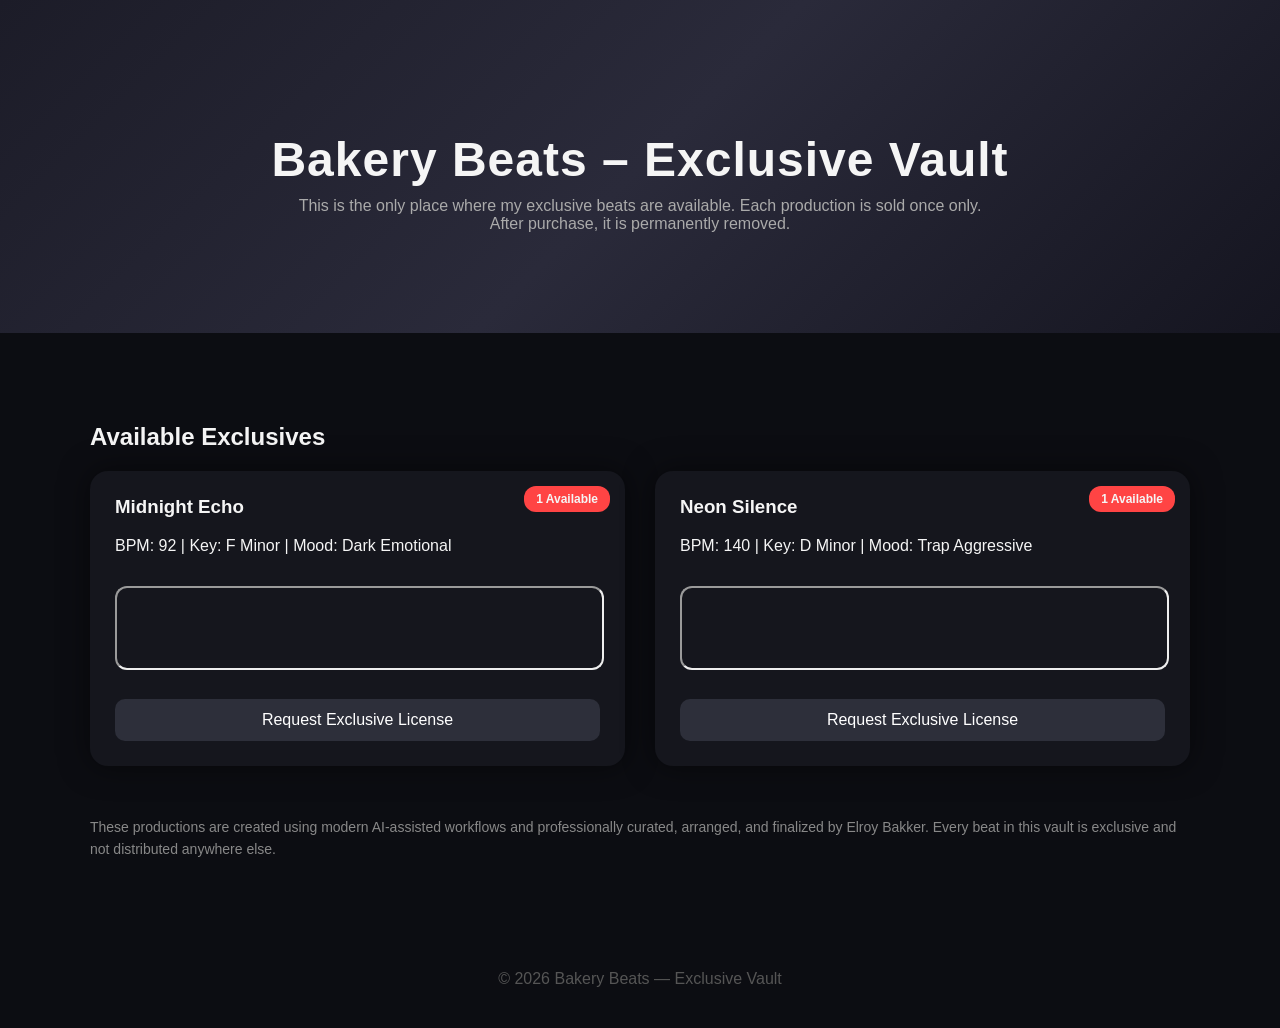
==== docs/ExclusiveBeats.html @ f97ea748 "Change iframe sources for music tracks Updated iframe source links for Midnight Echo and Neon Silenc" ====
<!DOCTYPE html>
<html lang="en">
<head>
<meta charset="UTF-8">
<meta name="viewport" content="width=device-width, initial-scale=1.0">
<title>Bakery Beats | Exclusive Vault</title>

<style>
body {
  margin: 0;
  font-family: Arial, sans-serif;
  background: #0c0d12;
  color: #f5f5f5;
}

header {
  text-align: center;
  padding: 100px 20px;
  background: linear-gradient(135deg,#1c1c28,#2a2a3a,#151520);
}

header h1 {
  font-size: 48px;
  margin-bottom: 10px;
  letter-spacing: 1px;
}

header p {
  color: #aaa;
  max-width: 700px;
  margin: auto;
}

.section {
  padding: 70px 20px;
  max-width: 1100px;
  margin: auto;
}

.beat-grid {
  display: grid;
  grid-template-columns: repeat(auto-fit, minmax(320px, 1fr));
  gap: 30px;
}

.beat-card {
  background: #15161d;
  padding: 25px;
  border-radius: 18px;
  box-shadow: 0 0 30px rgba(0,0,0,0.5);
  position: relative;
}

.badge {
  position: absolute;
  top: 15px;
  right: 15px;
  background: #ff4444;
  padding: 6px 12px;
  border-radius: 12px;
  font-size: 12px;
  font-weight: bold;
}

.beat-card h3 {
  margin-top: 0;
}

iframe {
  border-radius: 12px;
  margin: 15px 0;
}

.button {
  display: block;
  text-align: center;
  padding: 12px;
  border-radius: 10px;
  background: #2d2f3a;
  color: #fff;
  text-decoration: none;
  margin-top: 10px;
  transition: 0.2s ease;
}

.button:hover {
  background: #44475a;
}

.note {
  margin-top: 50px;
  font-size: 14px;
  color: #888;
  line-height: 1.6;
}

footer {
  text-align: center;
  padding: 40px;
  color: #555;
}
</style>
</head>

<body>

<header>
  <h1>Bakery Beats – Exclusive Vault</h1>
  <p>
    This is the only place where my exclusive beats are available.
    Each production is sold once only. After purchase, it is permanently removed.
  </p>
</header>

<section class="section">
  <h2>Available Exclusives</h2>

  <div class="beat-grid">

    <div class="beat-card">
      <div class="badge">1 Available</div>
      <h3>Midnight Echo</h3>
      <p>BPM: 92 | Key: F Minor | Mood: Dark Emotional</p>

      <iframe 
        src="https://drive.google.com/drive/u/1/folders/1nehJESMOgCw4J1kBCV-ZvG7BHQ2RMPTE"
        width="100%" 
        height="80"
        allow="autoplay">
      </iframe>

      <a href="mailto:info@elroybakker.nl?subject=Exclusive License Request - Midnight Echo"
         class="button">
         Request Exclusive License
      </a>
    </div>

    <div class="beat-card">
      <div class="badge">1 Available</div>
      <h3>Neon Silence</h3>
      <p>BPM: 140 | Key: D Minor | Mood: Trap Aggressive</p>

      <iframe 
        src="https://drive.google.com/drive/u/1/folders/1nehJESMOgCw4J1kBCV-ZvG7BHQ2RMPTE"
        width="100%" 
        height="80"
        allow="autoplay">
      </iframe>

      <a href="mailto:info@elroybakker.nl?subject=Exclusive License Request - Neon Silence"
         class="button">
         Request Exclusive License
      </a>
    </div>

  </div>

  <div class="note">
    These productions are created using modern AI-assisted workflows
    and professionally curated, arranged, and finalized by Elroy Bakker.
    Every beat in this vault is exclusive and not distributed anywhere else.
  </div>

</section>

<footer>
  © 2026 Bakery Beats — Exclusive Vault
</footer>

</body>
</html>
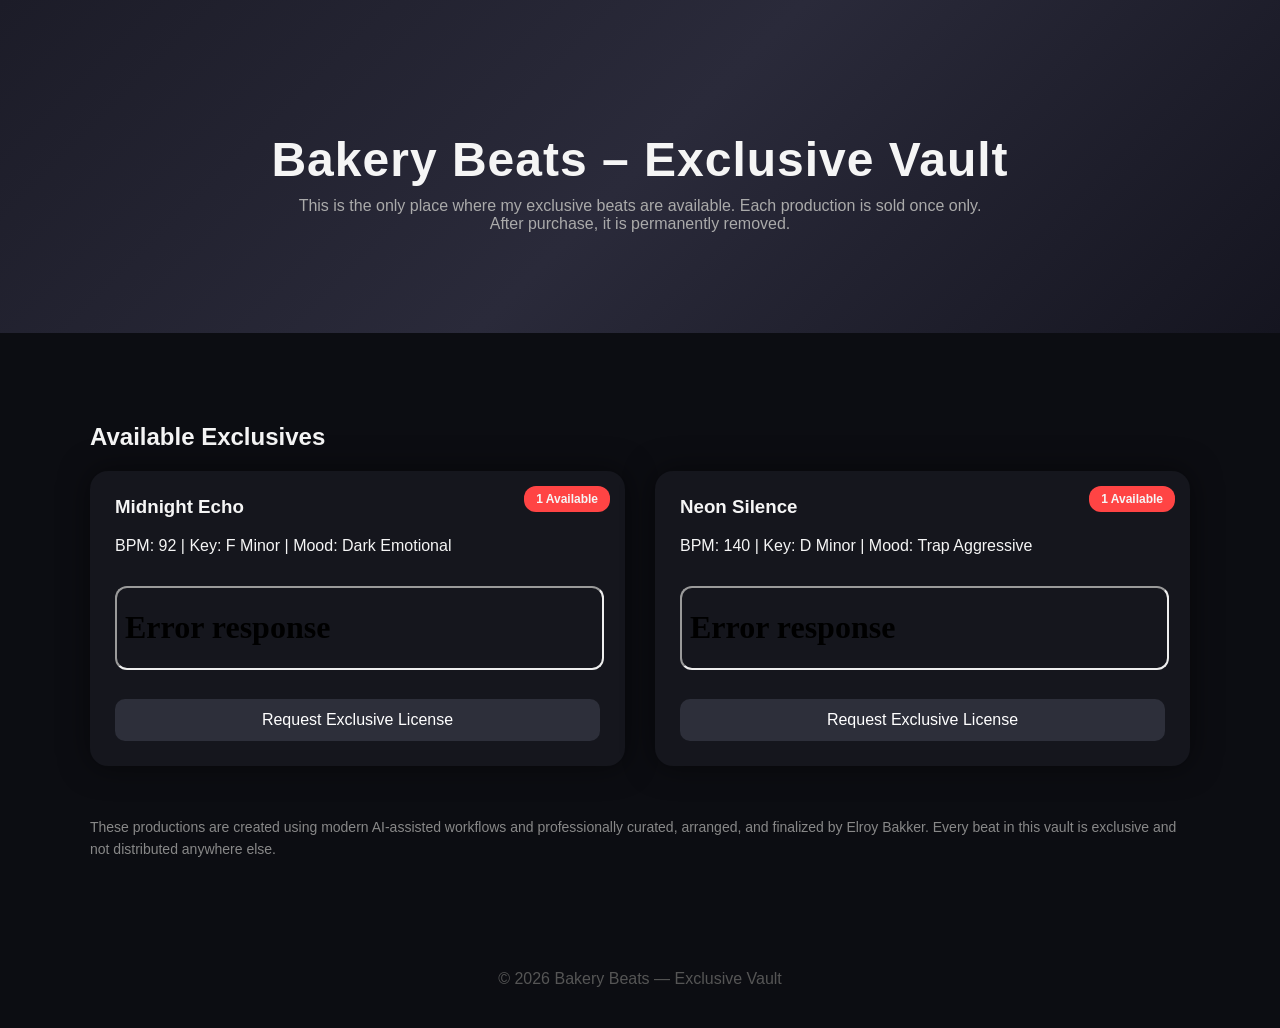
==== commit be89e8fc: "Update iframe src attribute for ExclusiveBeats" ====
--- a/docs/ExclusiveBeats.html
+++ b/docs/ExclusiveBeats.html
@@ -123,7 +123,7 @@
       <p>BPM: 92 | Key: F Minor | Mood: Dark Emotional</p>
 
       <iframe 
-        src="https://drive.google.com/drive/u/1/folders/1nehJESMOgCw4J1kBCV-ZvG7BHQ2RMPTE"
+        src="1nehJESMOgCw4J1kBCV-ZvG7BHQ2RMPTE"
         width="100%" 
         height="80"
         allow="autoplay">
@@ -141,7 +141,7 @@
       <p>BPM: 140 | Key: D Minor | Mood: Trap Aggressive</p>
 
       <iframe 
-        src="https://drive.google.com/drive/u/1/folders/1nehJESMOgCw4J1kBCV-ZvG7BHQ2RMPTE"
+        src="1nehJESMOgCw4J1kBCV-ZvG7BHQ2RMPTE"
         width="100%" 
         height="80"
         allow="autoplay">
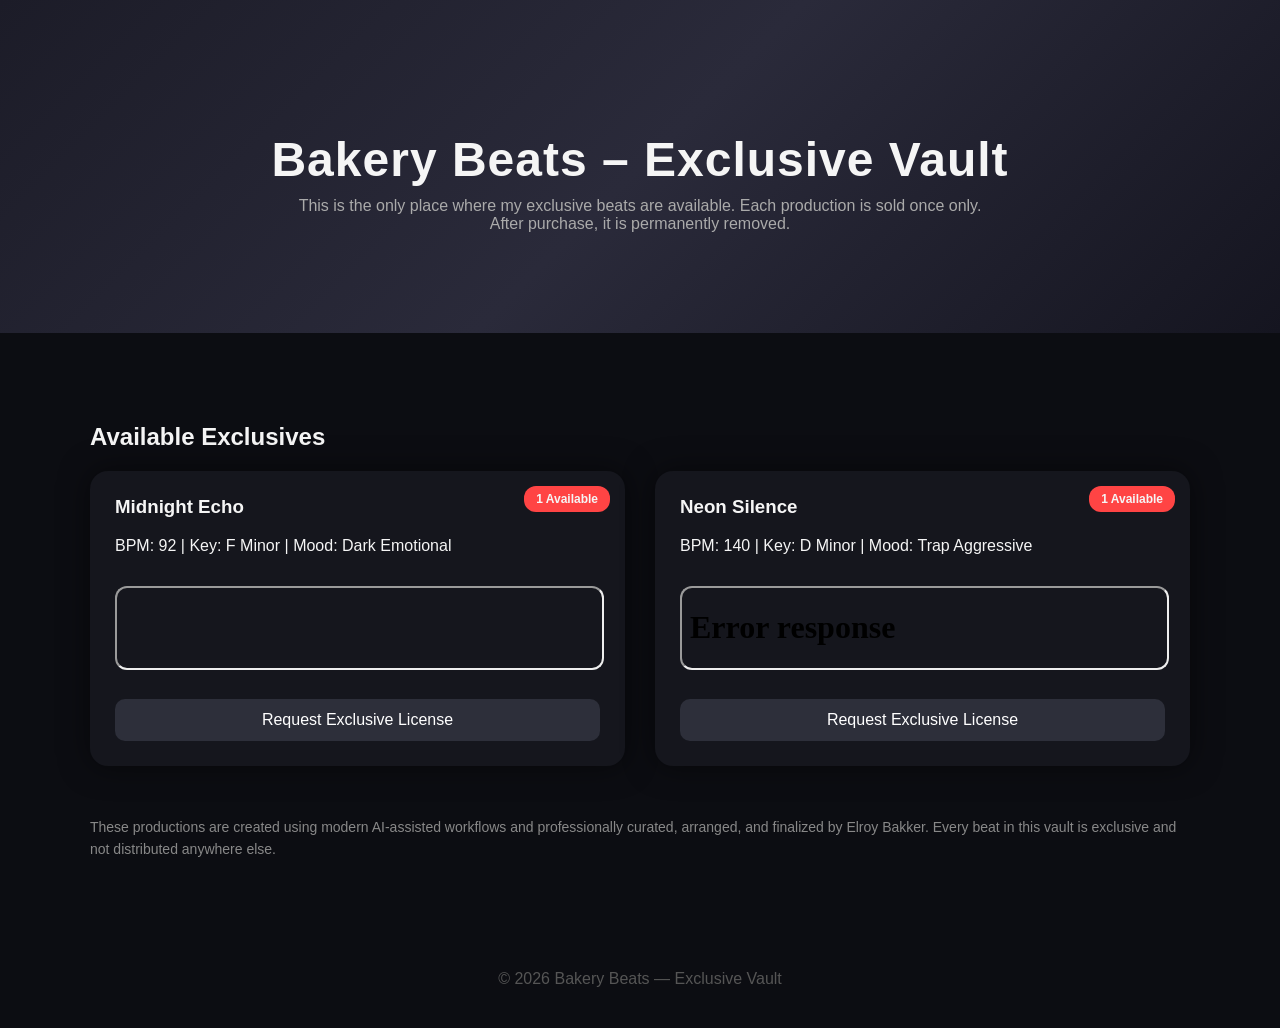
==== commit 5632c4eb: "Change iframe source for Midnight Echo track Updated iframe source to a new Google Drive link." ====
--- a/docs/ExclusiveBeats.html
+++ b/docs/ExclusiveBeats.html
@@ -123,7 +123,7 @@
       <p>BPM: 92 | Key: F Minor | Mood: Dark Emotional</p>
 
       <iframe 
-        src="1nehJESMOgCw4J1kBCV-ZvG7BHQ2RMPTE"
+        src="https://drive.google.com/file/d/1X8CtYwOFyvVLDOJmvCktxhnBeCyfgVnh/view"
         width="100%" 
         height="80"
         allow="autoplay">
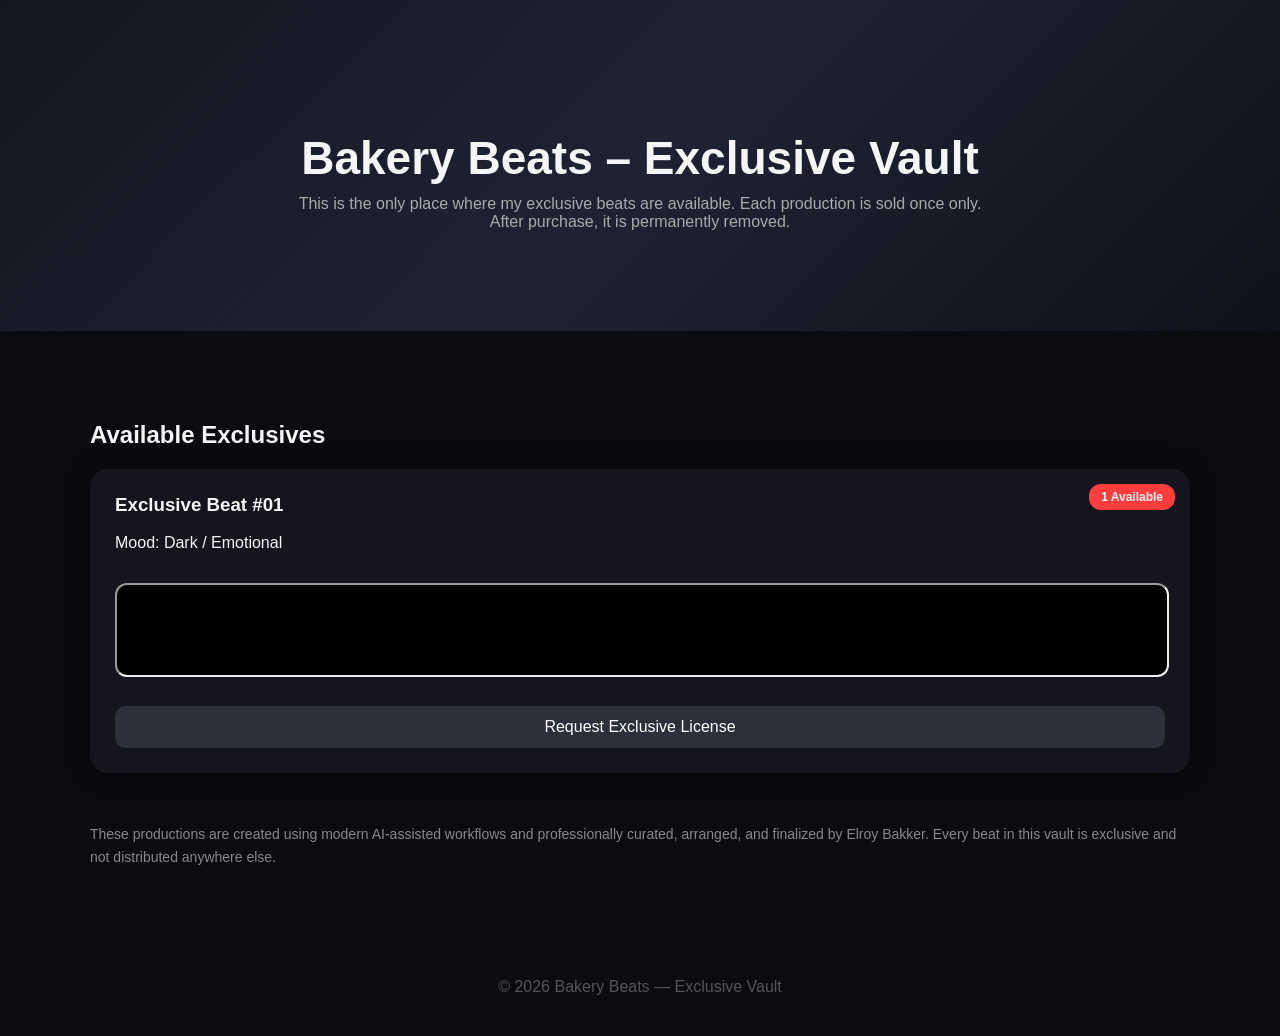
==== commit 04382c60: "Update styles and content in ExclusiveBeats.html" ====
--- a/docs/ExclusiveBeats.html
+++ b/docs/ExclusiveBeats.html
@@ -9,20 +9,19 @@
 body {
   margin: 0;
   font-family: Arial, sans-serif;
-  background: #0c0d12;
+  background: #0b0c10;
   color: #f5f5f5;
 }
 
 header {
   text-align: center;
   padding: 100px 20px;
-  background: linear-gradient(135deg,#1c1c28,#2a2a3a,#151520);
+  background: linear-gradient(135deg,#141622,#1f2233,#0f111a);
 }
 
 header h1 {
-  font-size: 48px;
+  font-size: 46px;
   margin-bottom: 10px;
-  letter-spacing: 1px;
 }
 
 header p {
@@ -47,7 +46,7 @@
   background: #15161d;
   padding: 25px;
   border-radius: 18px;
-  box-shadow: 0 0 30px rgba(0,0,0,0.5);
+  box-shadow: 0 0 25px rgba(0,0,0,0.6);
   position: relative;
 }
 
@@ -55,7 +54,7 @@
   position: absolute;
   top: 15px;
   right: 15px;
-  background: #ff4444;
+  background: #ff3d3d;
   padding: 6px 12px;
   border-radius: 12px;
   font-size: 12px;
@@ -69,6 +68,7 @@
 iframe {
   border-radius: 12px;
   margin: 15px 0;
+  background: #000;
 }
 
 .button {
@@ -119,35 +119,17 @@
 
     <div class="beat-card">
       <div class="badge">1 Available</div>
-      <h3>Midnight Echo</h3>
-      <p>BPM: 92 | Key: F Minor | Mood: Dark Emotional</p>
+      <h3>Exclusive Beat #01</h3>
+      <p>Mood: Dark / Emotional</p>
 
       <iframe 
-        src="https://drive.google.com/file/d/1X8CtYwOFyvVLDOJmvCktxhnBeCyfgVnh/view"
+        src="https://drive.google.com/file/d/1X8CtYwOFyvVLDOJmvCktxhnBeCyfgVnh/preview"
         width="100%" 
-        height="80"
+        height="90"
         allow="autoplay">
       </iframe>
 
-      <a href="mailto:info@elroybakker.nl?subject=Exclusive License Request - Midnight Echo"
-         class="button">
-         Request Exclusive License
-      </a>
-    </div>
-
-    <div class="beat-card">
-      <div class="badge">1 Available</div>
-      <h3>Neon Silence</h3>
-      <p>BPM: 140 | Key: D Minor | Mood: Trap Aggressive</p>
-
-      <iframe 
-        src="1nehJESMOgCw4J1kBCV-ZvG7BHQ2RMPTE"
-        width="100%" 
-        height="80"
-        allow="autoplay">
-      </iframe>
-
-      <a href="mailto:info@elroybakker.nl?subject=Exclusive License Request - Neon Silence"
+      <a href="mailto:info@elroybakker.nl?subject=Exclusive License Request - Beat 01"
          class="button">
          Request Exclusive License
       </a>
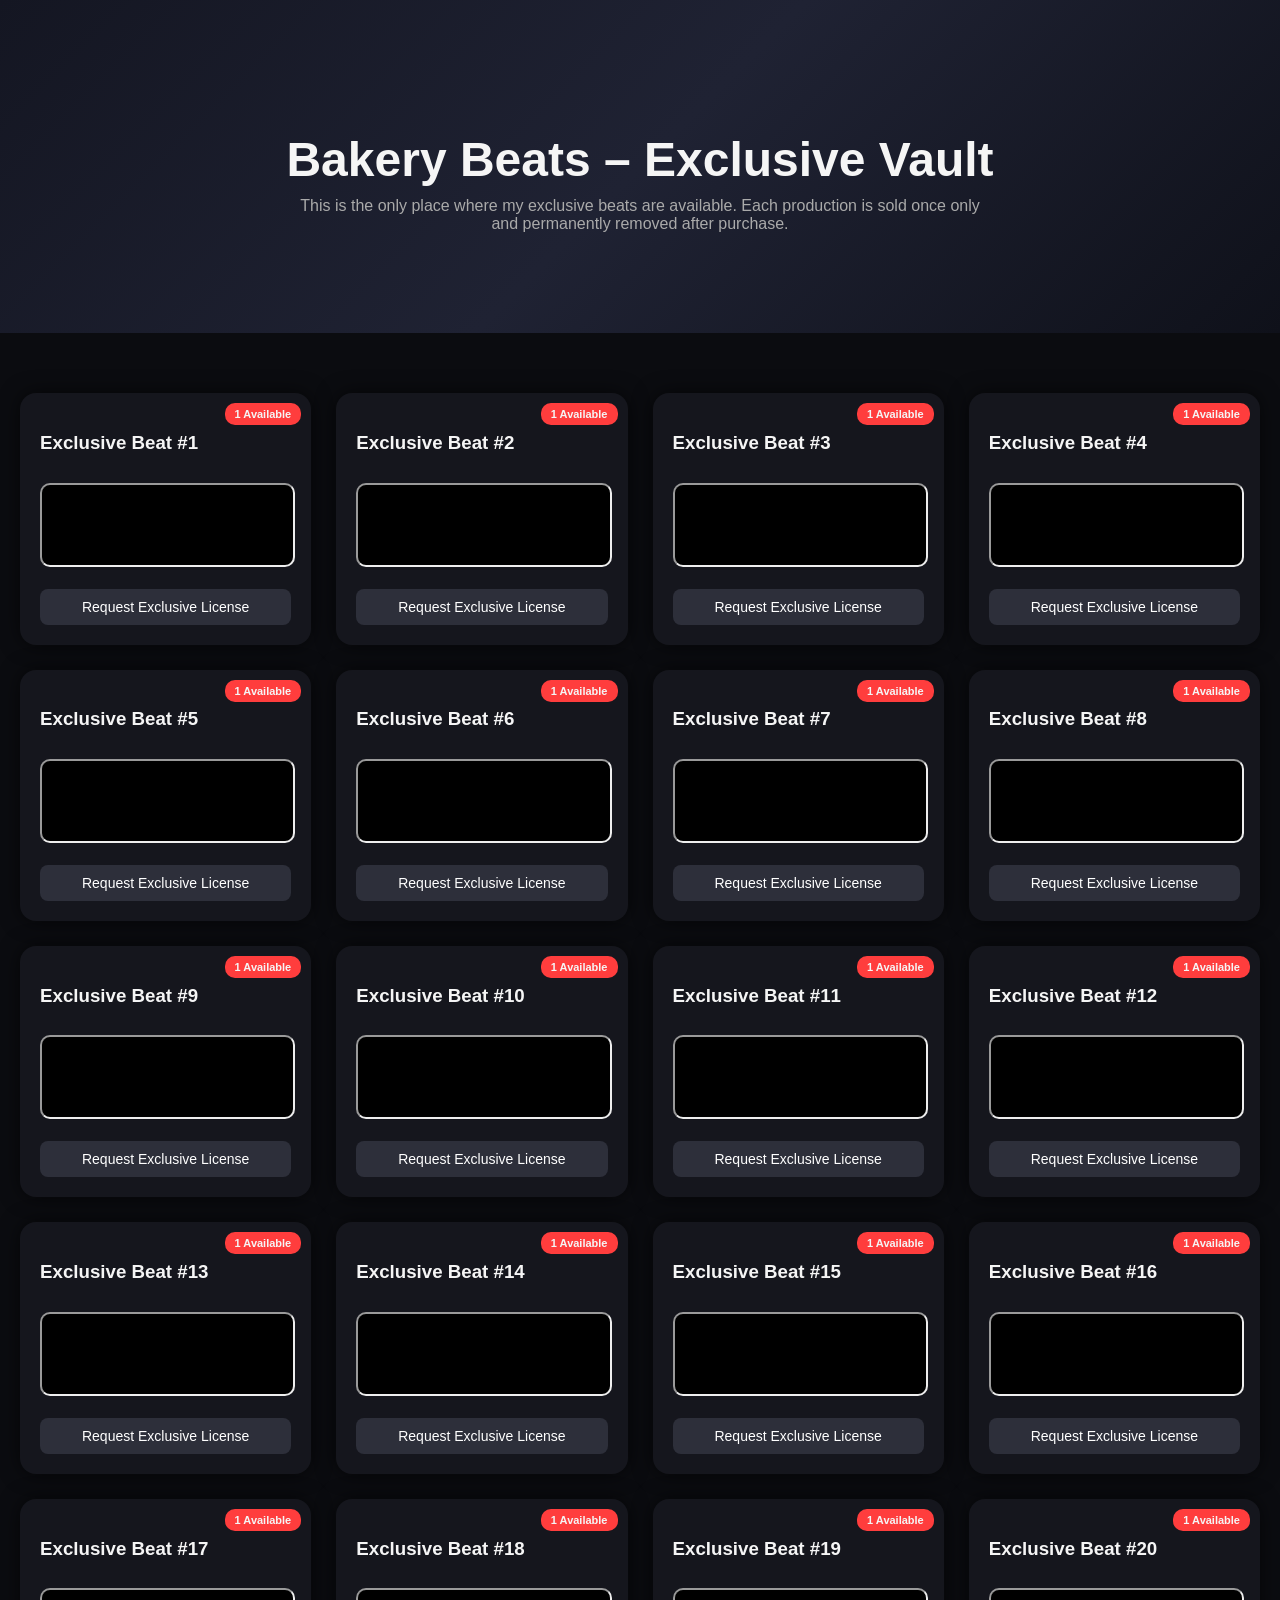
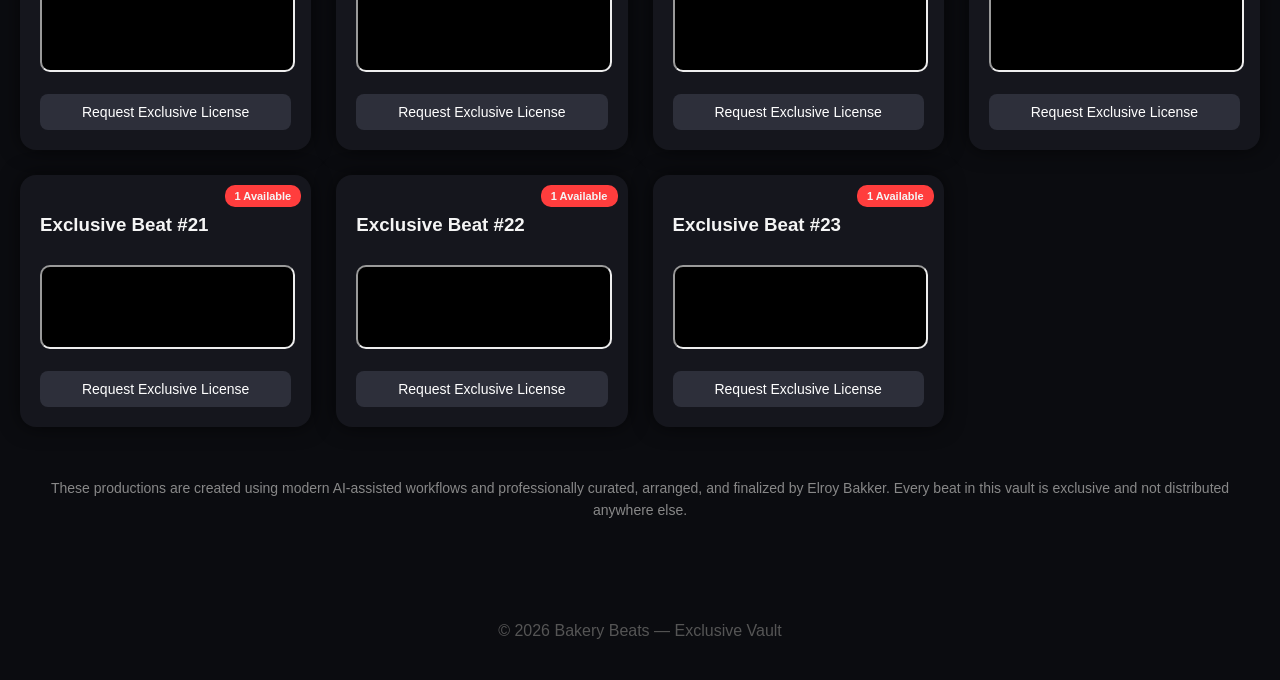
==== commit 3b1b7ed6: "Update styling and structure of ExclusiveBeats page" ====
--- a/docs/ExclusiveBeats.html
+++ b/docs/ExclusiveBeats.html
@@ -20,7 +20,7 @@
 }
 
 header h1 {
-  font-size: 46px;
+  font-size: 48px;
   margin-bottom: 10px;
 }
 
@@ -31,56 +31,65 @@
 }
 
 .section {
-  padding: 70px 20px;
-  max-width: 1100px;
+  padding: 60px 20px;
+  max-width: 1400px;
   margin: auto;
 }
 
 .beat-grid {
   display: grid;
-  grid-template-columns: repeat(auto-fit, minmax(320px, 1fr));
-  gap: 30px;
+  grid-template-columns: repeat(4, 1fr);
+  gap: 25px;
+}
+
+@media (max-width: 1200px) {
+  .beat-grid { grid-template-columns: repeat(3, 1fr); }
+}
+
+@media (max-width: 900px) {
+  .beat-grid { grid-template-columns: repeat(2, 1fr); }
+}
+
+@media (max-width: 600px) {
+  .beat-grid { grid-template-columns: 1fr; }
 }
 
 .beat-card {
   background: #15161d;
-  padding: 25px;
-  border-radius: 18px;
-  box-shadow: 0 0 25px rgba(0,0,0,0.6);
+  padding: 20px;
+  border-radius: 16px;
+  box-shadow: 0 0 20px rgba(0,0,0,0.6);
   position: relative;
 }
 
 .badge {
   position: absolute;
-  top: 15px;
-  right: 15px;
+  top: 10px;
+  right: 10px;
   background: #ff3d3d;
-  padding: 6px 12px;
-  border-radius: 12px;
-  font-size: 12px;
+  padding: 5px 10px;
+  border-radius: 10px;
+  font-size: 11px;
   font-weight: bold;
 }
 
-.beat-card h3 {
-  margin-top: 0;
-}
-
 iframe {
-  border-radius: 12px;
-  margin: 15px 0;
+  border-radius: 10px;
+  margin: 10px 0;
   background: #000;
 }
 
 .button {
   display: block;
   text-align: center;
-  padding: 12px;
-  border-radius: 10px;
+  padding: 10px;
+  border-radius: 8px;
   background: #2d2f3a;
   color: #fff;
   text-decoration: none;
-  margin-top: 10px;
-  transition: 0.2s ease;
+  font-size: 14px;
+  margin-top: 8px;
+  transition: 0.2s;
 }
 
 .button:hover {
@@ -92,6 +101,7 @@
   font-size: 14px;
   color: #888;
   line-height: 1.6;
+  text-align: center;
 }
 
 footer {
@@ -108,32 +118,64 @@
   <h1>Bakery Beats – Exclusive Vault</h1>
   <p>
     This is the only place where my exclusive beats are available.
-    Each production is sold once only. After purchase, it is permanently removed.
+    Each production is sold once only and permanently removed after purchase.
   </p>
 </header>
 
 <section class="section">
-  <h2>Available Exclusives</h2>
-
   <div class="beat-grid">
 
-    <div class="beat-card">
-      <div class="badge">1 Available</div>
-      <h3>Exclusive Beat #01</h3>
-      <p>Mood: Dark / Emotional</p>
+    <!-- AUTO GENERATED BEATS -->
 
-      <iframe 
-        src="https://drive.google.com/file/d/1X8CtYwOFyvVLDOJmvCktxhnBeCyfgVnh/preview"
-        width="100%" 
-        height="90"
-        allow="autoplay">
-      </iframe>
+    <script>
+      const beats = [
+        "1X8CtYwOFyvVLDOJmvCktxhnBeCyfgVnh",
+        "1fqHMH982qvBSQv8kO3RXnzNC2U3GdhDo",
+        "1IA2o38KCbsJzhy7VgqqbZ194doCSPRnF",
+        "1JSXdEtpfTEj58dLcf5CACO5LxLRJ6tKH",
+        "1wDKlCOSPD2V2jK0zoTTKd1-_raZHMft4",
+        "1wWMsyajdqOv5-Vw_9qP6J2lRw5VevGCB",
+        "1Xlch7JaAYrI5f8qfifoOUfZ7eoaMNNAP",
+        "1UuWCmnYRpb0aO0p8hUwcd5BK98qYlqSU",
+        "1v2Y5VhhhjGL4B8rrkfQxuKEu9OMQAR7X",
+        "1mdHyLFDqVejoQeZACPtuz_AC_tJw450Q",
+        "1nDFq7d1H1y97jNJOSIBnXd5Nw5lrQI2Q",
+        "1pYe4lfw53Igb401X0o0fwqNmASzcBwTd",
+        "1T5GzSVjlZGR_e0yPDr-TZrlDZc8rEOkv",
+        "1tEmFApucYokZc8e5fCgbqumNFmbpUBD8",
+        "1QGUyEEunXf5QMPES6WswXYBcHktCqT31",
+        "1Ufpbvr6Dpiw05UvST0Ct_KeelZvZ2Ww1",
+        "1x55GD_CC-DeUJviOeFBHLHCZQFx0RZ34",
+        "1-TfiyMAPonK8cixUywA3ZK2Jl8iRS-CM",
+        "1aR3u3kHx4ufzHAkHzAcbHWQOUU-0XtNr",
+        "1zvDcWKOVcppV1sR13XwW1zPK-da4R2mF",
+        "1ofPzGypJJUXw080G8i6ZOQAfDnAVCJUN",
+        "1mtkJbWhVhLdEtiAXTESlVXPwfJSlujvX",
+        "1w8pM1hxa6ND62-Zcpvb9aZDVLuDk_qIo"
+      ];
 
-      <a href="mailto:info@elroybakker.nl?subject=Exclusive License Request - Beat 01"
-         class="button">
-         Request Exclusive License
-      </a>
-    </div>
+      const grid = document.currentScript.parentElement;
+
+      beats.forEach((id, index) => {
+        const card = document.createElement("div");
+        card.className = "beat-card";
+        card.innerHTML = `
+          <div class="badge">1 Available</div>
+          <h3>Exclusive Beat #${index + 1}</h3>
+          <iframe 
+            src="https://drive.google.com/file/d/${id}/preview"
+            width="100%" 
+            height="80"
+            allow="autoplay">
+          </iframe>
+          <a href="mailto:info@elroybakker.nl?subject=Exclusive License Request - Beat ${index + 1}" 
+             class="button">
+             Request Exclusive License
+          </a>
+        `;
+        grid.appendChild(card);
+      });
+    </script>
 
   </div>
 
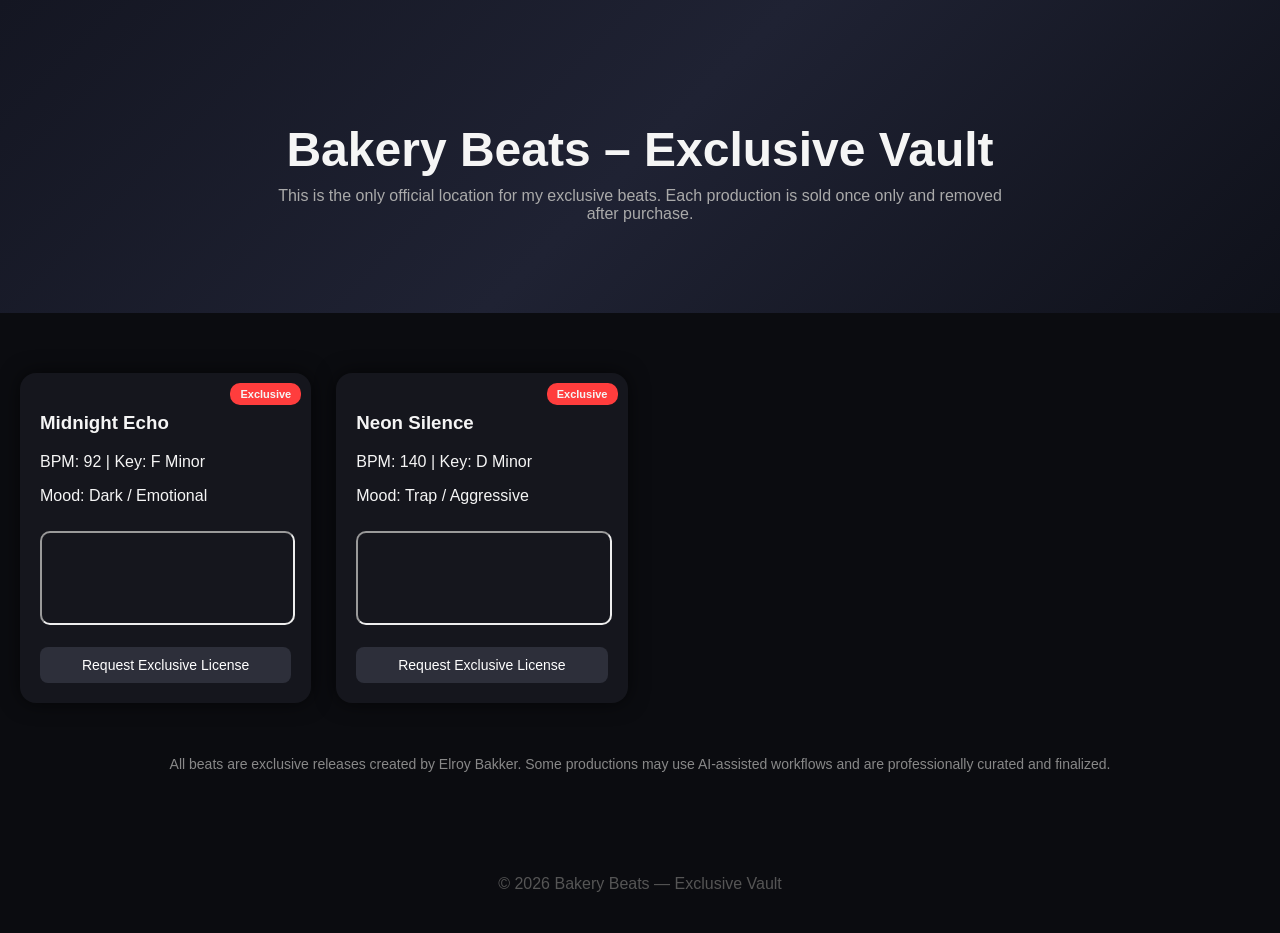
==== commit 2f60151b: "Update header padding and beat descriptions" ====
--- a/docs/ExclusiveBeats.html
+++ b/docs/ExclusiveBeats.html
@@ -15,7 +15,7 @@
 
 header {
   text-align: center;
-  padding: 100px 20px;
+  padding: 90px 20px;
   background: linear-gradient(135deg,#141622,#1f2233,#0f111a);
 }
 
@@ -26,7 +26,7 @@
 
 header p {
   color: #aaa;
-  max-width: 700px;
+  max-width: 750px;
   margin: auto;
 }
 
@@ -76,7 +76,6 @@
 iframe {
   border-radius: 10px;
   margin: 10px 0;
-  background: #000;
 }
 
 .button {
@@ -117,79 +116,74 @@
 <header>
   <h1>Bakery Beats – Exclusive Vault</h1>
   <p>
-    This is the only place where my exclusive beats are available.
-    Each production is sold once only and permanently removed after purchase.
+    This is the only official location for my exclusive beats.
+    Each production is sold once only and removed after purchase.
   </p>
 </header>
 
 <section class="section">
-  <div class="beat-grid">
-
-    <!-- AUTO GENERATED BEATS -->
-
-    <script>
-      const beats = [
-        "1X8CtYwOFyvVLDOJmvCktxhnBeCyfgVnh",
-        "1fqHMH982qvBSQv8kO3RXnzNC2U3GdhDo",
-        "1IA2o38KCbsJzhy7VgqqbZ194doCSPRnF",
-        "1JSXdEtpfTEj58dLcf5CACO5LxLRJ6tKH",
-        "1wDKlCOSPD2V2jK0zoTTKd1-_raZHMft4",
-        "1wWMsyajdqOv5-Vw_9qP6J2lRw5VevGCB",
-        "1Xlch7JaAYrI5f8qfifoOUfZ7eoaMNNAP",
-        "1UuWCmnYRpb0aO0p8hUwcd5BK98qYlqSU",
-        "1v2Y5VhhhjGL4B8rrkfQxuKEu9OMQAR7X",
-        "1mdHyLFDqVejoQeZACPtuz_AC_tJw450Q",
-        "1nDFq7d1H1y97jNJOSIBnXd5Nw5lrQI2Q",
-        "1pYe4lfw53Igb401X0o0fwqNmASzcBwTd",
-        "1T5GzSVjlZGR_e0yPDr-TZrlDZc8rEOkv",
-        "1tEmFApucYokZc8e5fCgbqumNFmbpUBD8",
-        "1QGUyEEunXf5QMPES6WswXYBcHktCqT31",
-        "1Ufpbvr6Dpiw05UvST0Ct_KeelZvZ2Ww1",
-        "1x55GD_CC-DeUJviOeFBHLHCZQFx0RZ34",
-        "1-TfiyMAPonK8cixUywA3ZK2Jl8iRS-CM",
-        "1aR3u3kHx4ufzHAkHzAcbHWQOUU-0XtNr",
-        "1zvDcWKOVcppV1sR13XwW1zPK-da4R2mF",
-        "1ofPzGypJJUXw080G8i6ZOQAfDnAVCJUN",
-        "1mtkJbWhVhLdEtiAXTESlVXPwfJSlujvX",
-        "1w8pM1hxa6ND62-Zcpvb9aZDVLuDk_qIo"
-      ];
-
-      const grid = document.currentScript.parentElement;
-
-      beats.forEach((id, index) => {
-        const card = document.createElement("div");
-        card.className = "beat-card";
-        card.innerHTML = `
-          <div class="badge">1 Available</div>
-          <h3>Exclusive Beat #${index + 1}</h3>
-          <iframe 
-            src="https://drive.google.com/file/d/${id}/preview"
-            width="100%" 
-            height="80"
-            allow="autoplay">
-          </iframe>
-          <a href="mailto:info@elroybakker.nl?subject=Exclusive License Request - Beat ${index + 1}" 
-             class="button">
-             Request Exclusive License
-          </a>
-        `;
-        grid.appendChild(card);
-      });
-    </script>
-
-  </div>
+  <div class="beat-grid" id="beatGrid"></div>
 
   <div class="note">
-    These productions are created using modern AI-assisted workflows
-    and professionally curated, arranged, and finalized by Elroy Bakker.
-    Every beat in this vault is exclusive and not distributed anywhere else.
+    All beats are exclusive releases created by Elroy Bakker.
+    Some productions may use AI-assisted workflows and are professionally curated and finalized.
   </div>
-
 </section>
 
 <footer>
   © 2026 Bakery Beats — Exclusive Vault
 </footer>
 
+<script>
+const beats = [
+
+  {
+    id: "1X8CtYwOFyvVLDOJmvCktxhnBeCyfgVnh",
+    title: "Midnight Echo",
+    bpm: 92,
+    key: "F Minor",
+    mood: "Dark / Emotional"
+  },
+
+  {
+    id: "1fqHMH982qvBSQv8kO3RXnzNC2U3GdhDo",
+    title: "Neon Silence",
+    bpm: 140,
+    key: "D Minor",
+    mood: "Trap / Aggressive"
+  }
+
+  // 🔥 Voeg hier simpel nieuwe beats toe in hetzelfde format
+];
+
+const grid = document.getElementById("beatGrid");
+
+beats.forEach((beat) => {
+  const card = document.createElement("div");
+  card.className = "beat-card";
+
+  card.innerHTML = `
+    <div class="badge">Exclusive</div>
+    <h3>${beat.title}</h3>
+    <p>BPM: ${beat.bpm} | Key: ${beat.key}</p>
+    <p>Mood: ${beat.mood}</p>
+
+    <iframe 
+      src="https://drive.google.com/file/d/${beat.id}/preview"
+      width="100%" 
+      height="90"
+      allow="autoplay">
+    </iframe>
+
+    <a href="mailto:info@elroybakker.nl?subject=Exclusive License Request - ${beat.title}"
+       class="button">
+       Request Exclusive License
+    </a>
+  `;
+
+  grid.appendChild(card);
+});
+</script>
+
 </body>
 </html>
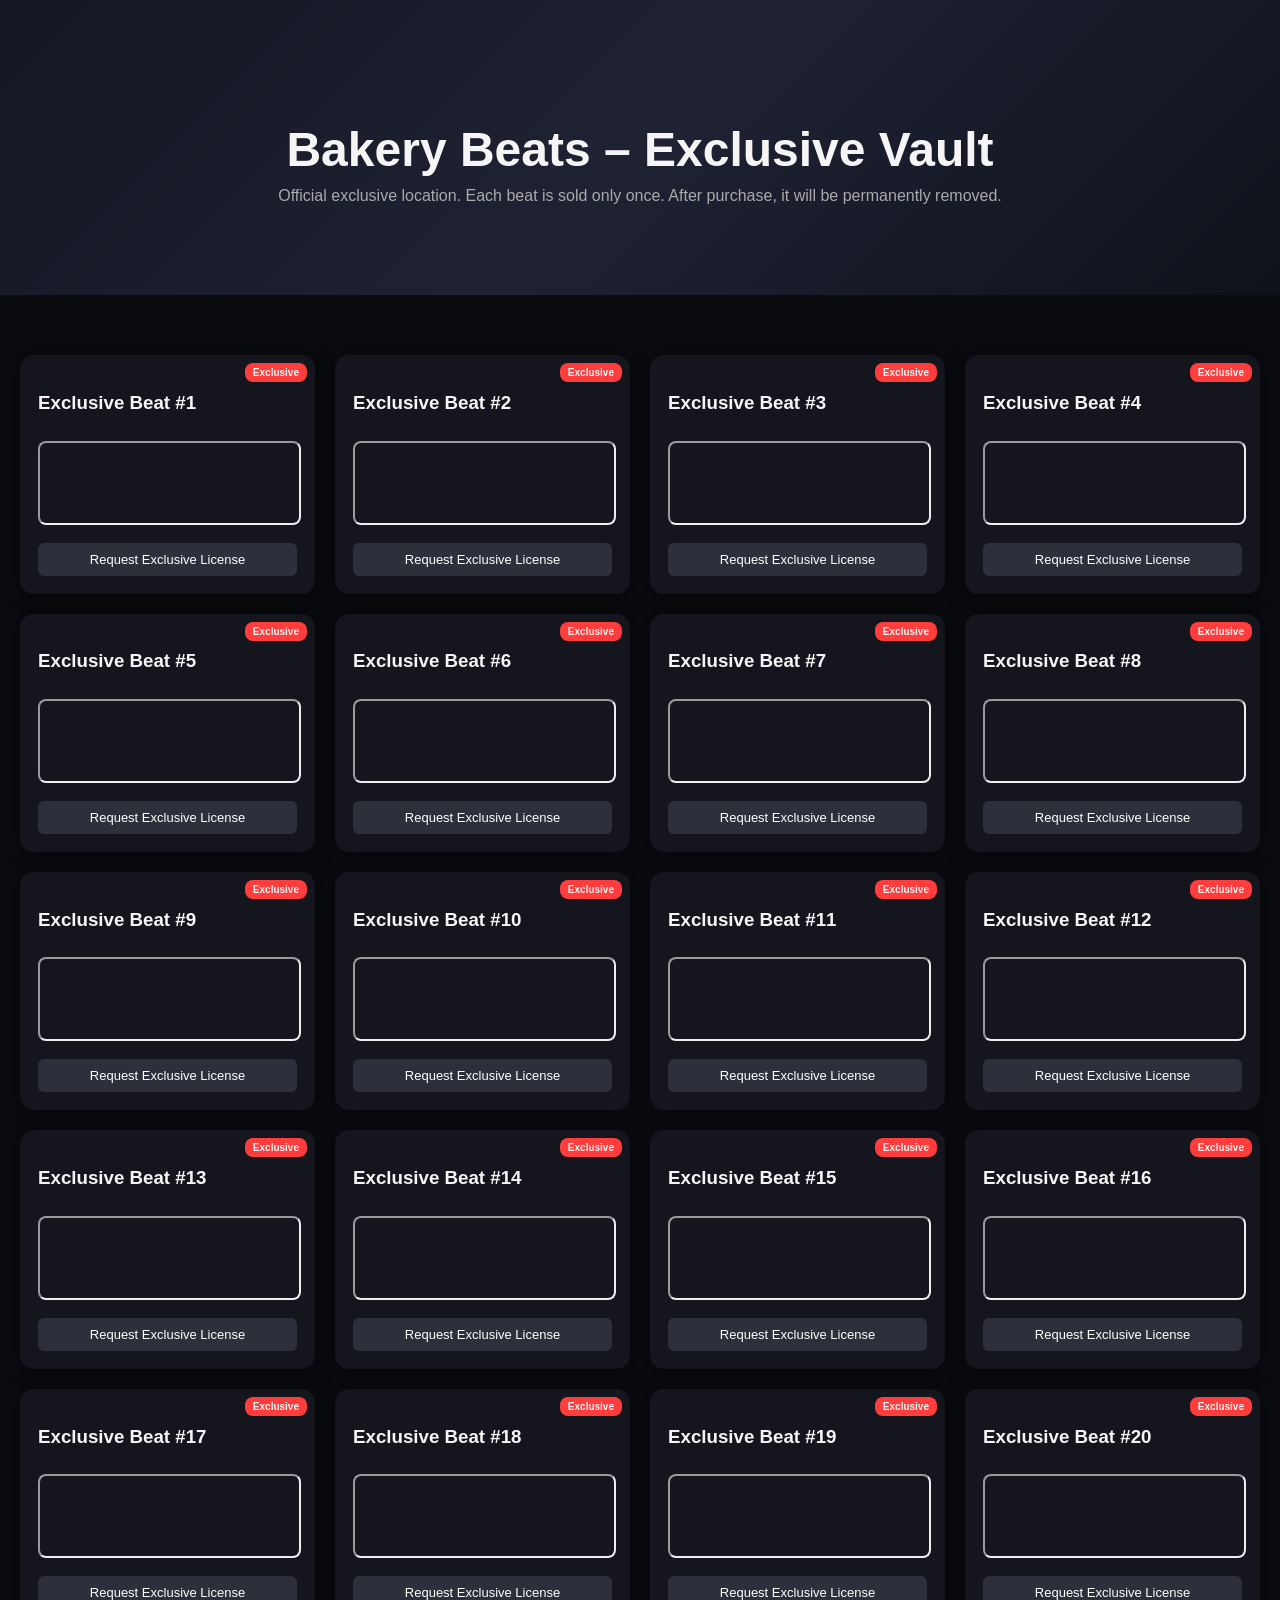
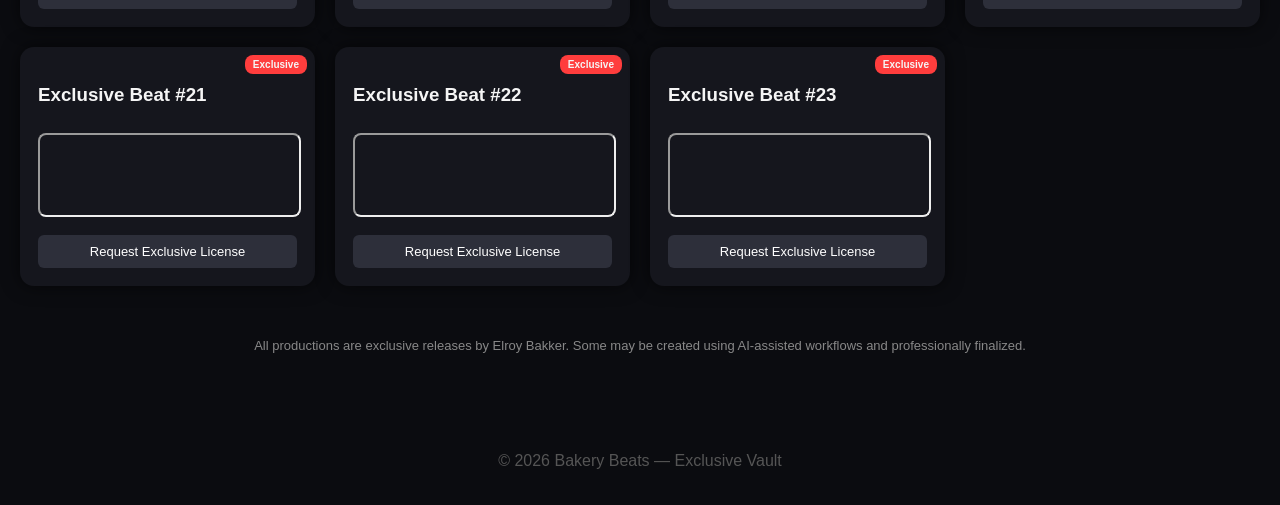
==== commit 83b04712: "Update styling and content in ExclusiveBeats.html" ====
--- a/docs/ExclusiveBeats.html
+++ b/docs/ExclusiveBeats.html
@@ -32,14 +32,14 @@
 
 .section {
   padding: 60px 20px;
-  max-width: 1400px;
+  max-width: 1500px;
   margin: auto;
 }
 
 .beat-grid {
   display: grid;
   grid-template-columns: repeat(4, 1fr);
-  gap: 25px;
+  gap: 20px;
 }
 
 @media (max-width: 1200px) {
@@ -56,38 +56,38 @@
 
 .beat-card {
   background: #15161d;
-  padding: 20px;
-  border-radius: 16px;
-  box-shadow: 0 0 20px rgba(0,0,0,0.6);
+  padding: 18px;
+  border-radius: 14px;
+  box-shadow: 0 0 18px rgba(0,0,0,0.6);
   position: relative;
 }
 
 .badge {
   position: absolute;
-  top: 10px;
-  right: 10px;
+  top: 8px;
+  right: 8px;
   background: #ff3d3d;
-  padding: 5px 10px;
-  border-radius: 10px;
-  font-size: 11px;
+  padding: 4px 8px;
+  border-radius: 8px;
+  font-size: 10px;
   font-weight: bold;
 }
 
 iframe {
-  border-radius: 10px;
-  margin: 10px 0;
+  border-radius: 8px;
+  margin: 8px 0;
 }
 
 .button {
   display: block;
   text-align: center;
-  padding: 10px;
-  border-radius: 8px;
+  padding: 9px;
+  border-radius: 6px;
   background: #2d2f3a;
   color: #fff;
   text-decoration: none;
-  font-size: 14px;
-  margin-top: 8px;
+  font-size: 13px;
+  margin-top: 6px;
   transition: 0.2s;
 }
 
@@ -97,7 +97,7 @@
 
 .note {
   margin-top: 50px;
-  font-size: 14px;
+  font-size: 13px;
   color: #888;
   line-height: 1.6;
   text-align: center;
@@ -105,7 +105,7 @@
 
 footer {
   text-align: center;
-  padding: 40px;
+  padding: 35px;
   color: #555;
 }
 </style>
@@ -116,8 +116,8 @@
 <header>
   <h1>Bakery Beats – Exclusive Vault</h1>
   <p>
-    This is the only official location for my exclusive beats.
-    Each production is sold once only and removed after purchase.
+    Official exclusive location. Each beat is sold only once.
+    After purchase, it will be permanently removed.
   </p>
 </header>
 
@@ -125,8 +125,8 @@
   <div class="beat-grid" id="beatGrid"></div>
 
   <div class="note">
-    All beats are exclusive releases created by Elroy Bakker.
-    Some productions may use AI-assisted workflows and are professionally curated and finalized.
+    All productions are exclusive releases by Elroy Bakker.
+    Some may be created using AI-assisted workflows and professionally finalized.
   </div>
 </section>
 
@@ -136,46 +136,49 @@
 
 <script>
 const beats = [
-
-  {
-    id: "1X8CtYwOFyvVLDOJmvCktxhnBeCyfgVnh",
-    title: "Midnight Echo",
-    bpm: 92,
-    key: "F Minor",
-    mood: "Dark / Emotional"
-  },
-
-  {
-    id: "1fqHMH982qvBSQv8kO3RXnzNC2U3GdhDo",
-    title: "Neon Silence",
-    bpm: 140,
-    key: "D Minor",
-    mood: "Trap / Aggressive"
-  }
-
-  // 🔥 Voeg hier simpel nieuwe beats toe in hetzelfde format
+"1X8CtYwOFyvVLDOJmvCktxhnBeCyfgVnh",
+"1fqHMH982qvBSQv8kO3RXnzNC2U3GdhDo",
+"1IA2o38KCbsJzhy7VgqqbZ194doCSPRnF",
+"1JSXdEtpfTEj58dLcf5CACO5LxLRJ6tKH",
+"1wDKlCOSPD2V2jK0zoTTKd1-_raZHMft4",
+"1wWMsyajdqOv5-Vw_9qP6J2lRw5VevGCB",
+"1Xlch7JaAYrI5f8qfifoOUfZ7eoaMNNAP",
+"1UuWCmnYRpb0aO0p8hUwcd5BK98qYlqSU",
+"1v2Y5VhhhjGL4B8rrkfQxuKEu9OMQAR7X",
+"1mdHyLFDqVejoQeZACPtuz_AC_tJw450Q",
+"1nDFq7d1H1y97jNJOSIBnXd5Nw5lrQI2Q",
+"1pYe4lfw53Igb401X0o0fwqNmASzcBwTd",
+"1T5GzSVjlZGR_e0yPDr-TZrlDZc8rEOkv",
+"1tEmFApucYokZc8e5fCgbqumNFmbpUBD8",
+"1QGUyEEunXf5QMPES6WswXYBcHktCqT31",
+"1Ufpbvr6Dpiw05UvST0Ct_KeelZvZ2Ww1",
+"1x55GD_CC-DeUJviOeFBHLHCZQFx0RZ34",
+"1-TfiyMAPonK8cixUywA3ZK2Jl8iRS-CM",
+"1aR3u3kHx4ufzHAkHzAcbHWQOUU-0XtNr",
+"1zvDcWKOVcppV1sR13XwW1zPK-da4R2mF",
+"1ofPzGypJJUXw080G8i6ZOQAfDnAVCJUN",
+"1mtkJbWhVhLdEtiAXTESlVXPwfJSlujvX",
+"1w8pM1hxa6ND62-Zcpvb9aZDVLuDk_qIo"
 ];
 
 const grid = document.getElementById("beatGrid");
 
-beats.forEach((beat) => {
+beats.forEach((id, index) => {
   const card = document.createElement("div");
   card.className = "beat-card";
 
   card.innerHTML = `
     <div class="badge">Exclusive</div>
-    <h3>${beat.title}</h3>
-    <p>BPM: ${beat.bpm} | Key: ${beat.key}</p>
-    <p>Mood: ${beat.mood}</p>
+    <h3>Exclusive Beat #${index + 1}</h3>
 
     <iframe 
-      src="https://drive.google.com/file/d/${beat.id}/preview"
+      src="https://drive.google.com/file/d/${id}/preview"
       width="100%" 
-      height="90"
+      height="80"
       allow="autoplay">
     </iframe>
 
-    <a href="mailto:info@elroybakker.nl?subject=Exclusive License Request - ${beat.title}"
+    <a href="mailto:info@elroybakker.nl?subject=Exclusive License Request - Beat ${index + 1}"
        class="button">
        Request Exclusive License
     </a>
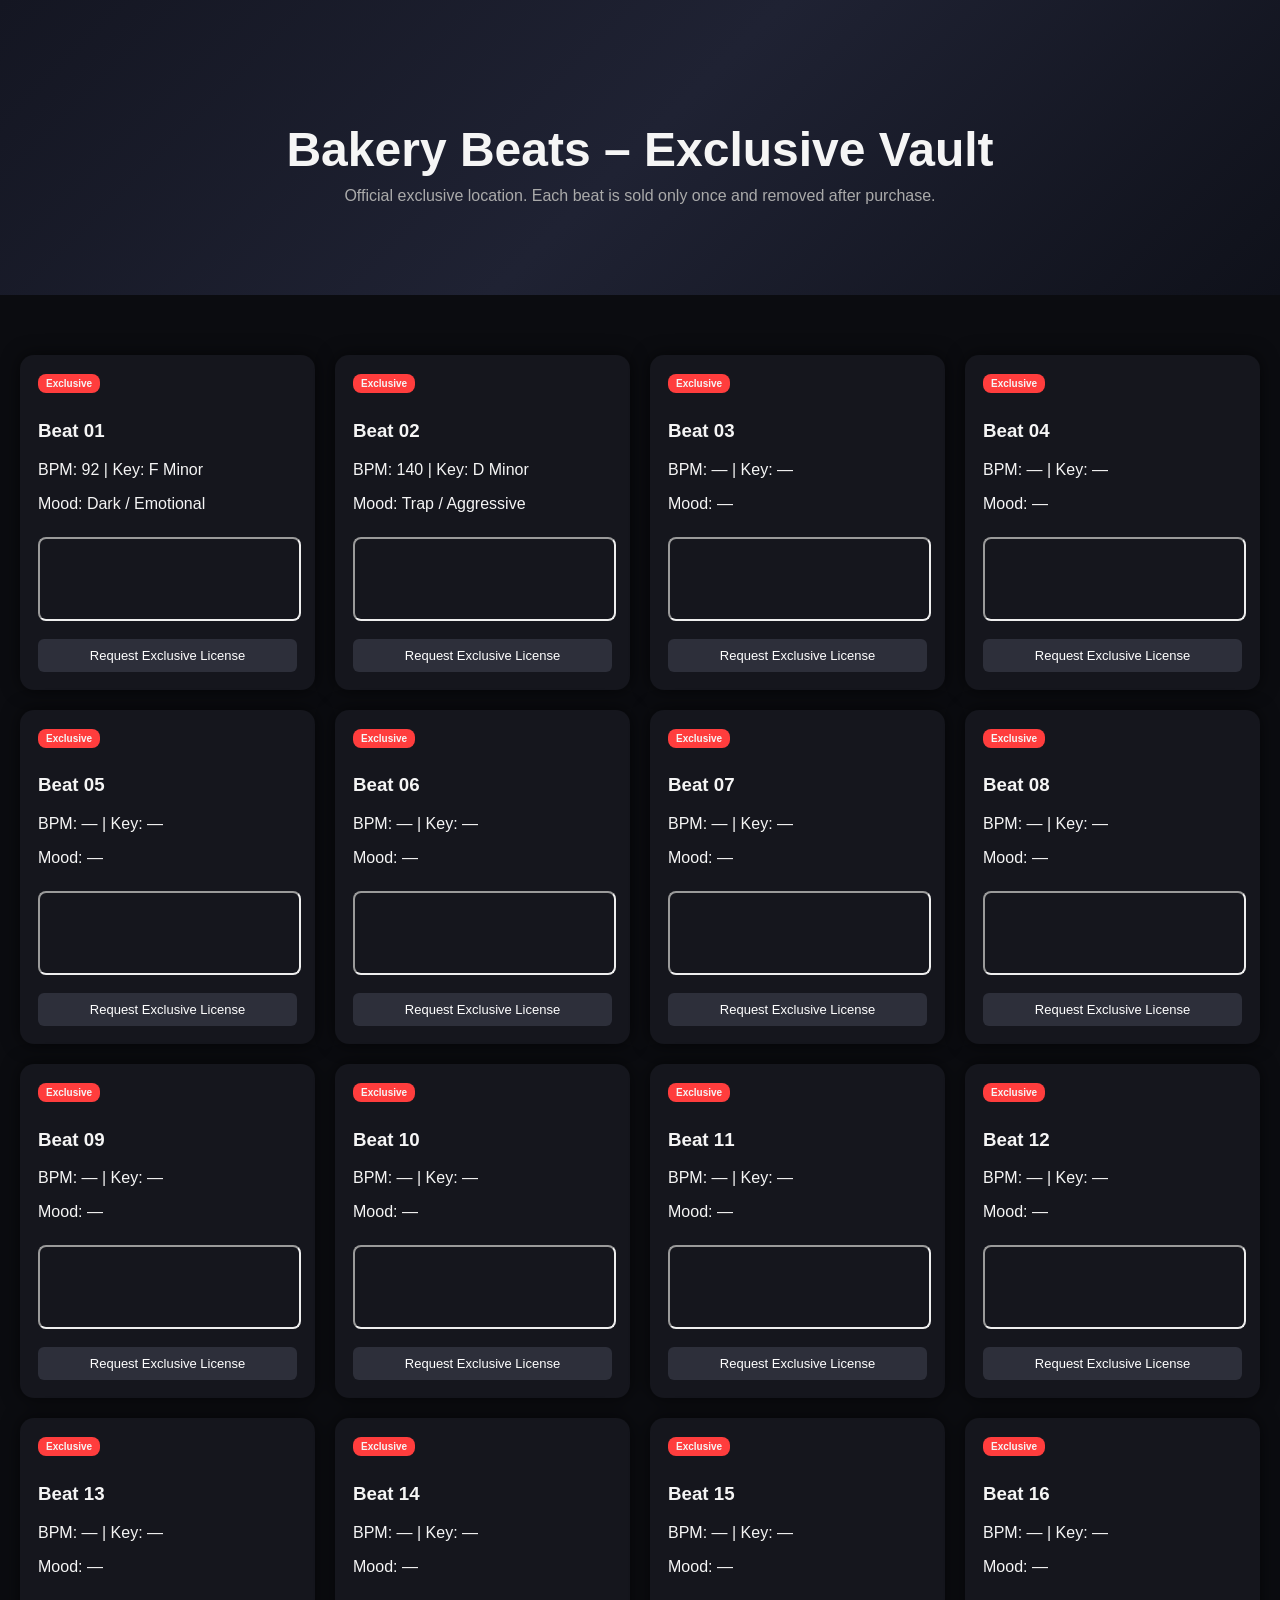
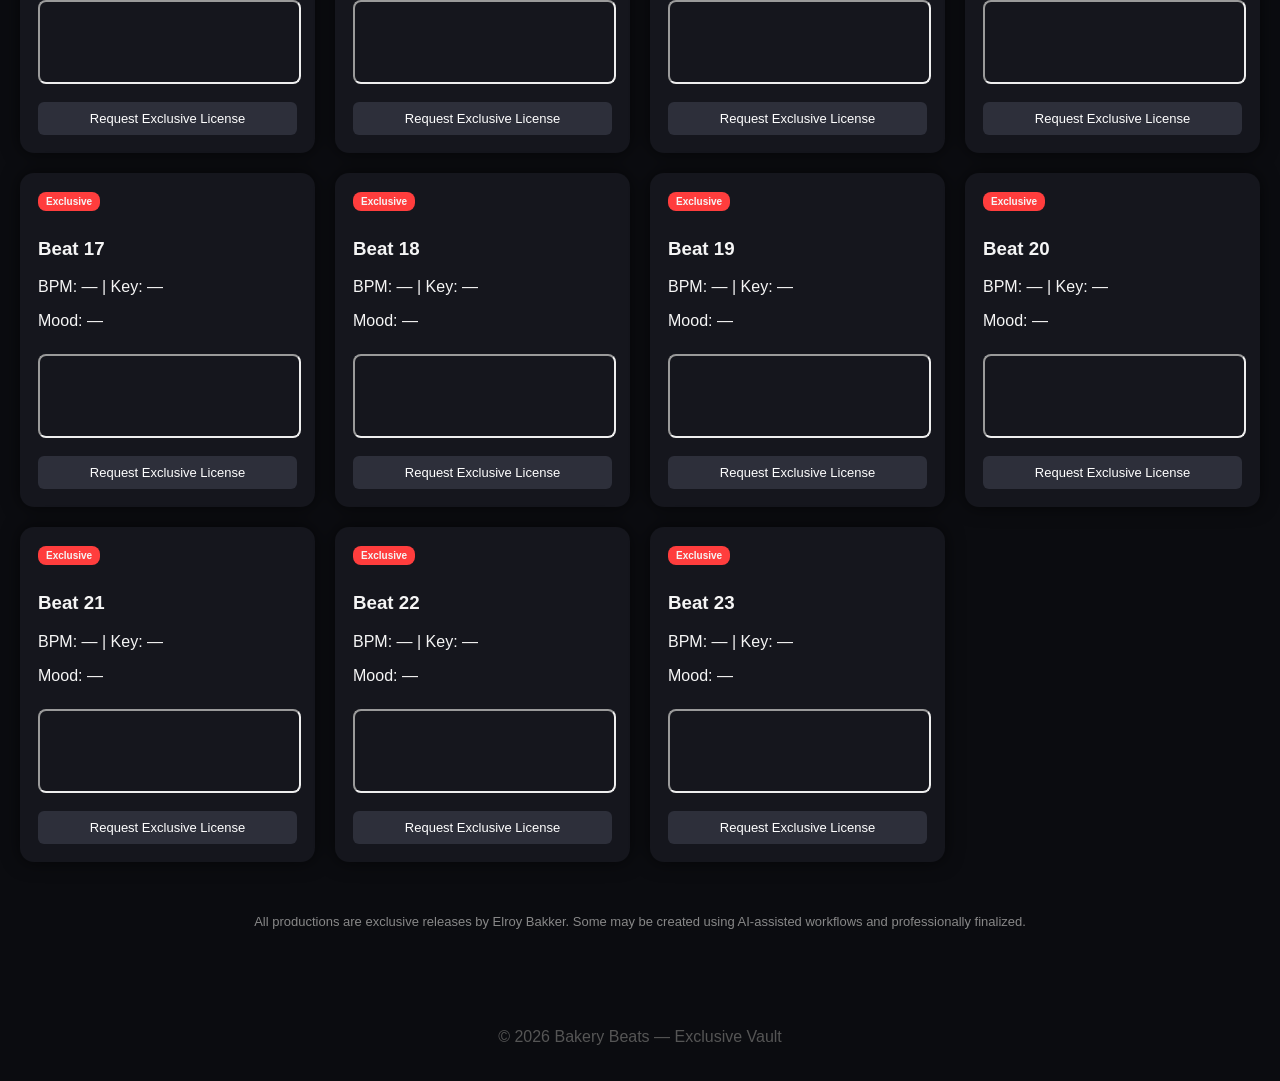
==== commit c7d442d5: "Refactor HTML and JavaScript for beat display" ====
--- a/docs/ExclusiveBeats.html
+++ b/docs/ExclusiveBeats.html
@@ -6,107 +6,103 @@
 <title>Bakery Beats | Exclusive Vault</title>
 
 <style>
-body {
-  margin: 0;
-  font-family: Arial, sans-serif;
-  background: #0b0c10;
-  color: #f5f5f5;
+body{
+  margin:0;
+  font-family:Arial, sans-serif;
+  background:#0b0c10;
+  color:#f5f5f5;
 }
 
-header {
-  text-align: center;
-  padding: 90px 20px;
-  background: linear-gradient(135deg,#141622,#1f2233,#0f111a);
+header{
+  text-align:center;
+  padding:90px 20px;
+  background:linear-gradient(135deg,#141622,#1f2233,#0f111a);
 }
 
-header h1 {
-  font-size: 48px;
-  margin-bottom: 10px;
+header h1{
+  font-size:48px;
+  margin-bottom:10px;
 }
 
-header p {
-  color: #aaa;
-  max-width: 750px;
-  margin: auto;
+header p{
+  color:#aaa;
+  max-width:750px;
+  margin:auto;
 }
 
-.section {
-  padding: 60px 20px;
-  max-width: 1500px;
-  margin: auto;
+.section{
+  padding:60px 20px;
+  max-width:1500px;
+  margin:auto;
 }
 
-.beat-grid {
-  display: grid;
-  grid-template-columns: repeat(4, 1fr);
-  gap: 20px;
+.beat-grid{
+  display:grid;
+  grid-template-columns:repeat(4,1fr);
+  gap:20px;
 }
 
-@media (max-width: 1200px) {
-  .beat-grid { grid-template-columns: repeat(3, 1fr); }
+@media(max-width:1200px){
+  .beat-grid{grid-template-columns:repeat(3,1fr);}
+}
+@media(max-width:900px){
+  .beat-grid{grid-template-columns:repeat(2,1fr);}
+}
+@media(max-width:600px){
+  .beat-grid{grid-template-columns:1fr;}
 }
 
-@media (max-width: 900px) {
-  .beat-grid { grid-template-columns: repeat(2, 1fr); }
+.beat-card{
+  background:#15161d;
+  padding:18px;
+  border-radius:14px;
+  box-shadow:0 0 18px rgba(0,0,0,0.6);
 }
 
-@media (max-width: 600px) {
-  .beat-grid { grid-template-columns: 1fr; }
+.badge{
+  background:#ff3d3d;
+  display:inline-block;
+  padding:4px 8px;
+  border-radius:8px;
+  font-size:10px;
+  font-weight:bold;
+  margin-bottom:8px;
 }
 
-.beat-card {
-  background: #15161d;
-  padding: 18px;
-  border-radius: 14px;
-  box-shadow: 0 0 18px rgba(0,0,0,0.6);
-  position: relative;
+iframe{
+  border-radius:8px;
+  margin:8px 0;
 }
 
-.badge {
-  position: absolute;
-  top: 8px;
-  right: 8px;
-  background: #ff3d3d;
-  padding: 4px 8px;
-  border-radius: 8px;
-  font-size: 10px;
-  font-weight: bold;
+.button{
+  display:block;
+  text-align:center;
+  padding:9px;
+  border-radius:6px;
+  background:#2d2f3a;
+  color:#fff;
+  text-decoration:none;
+  font-size:13px;
+  margin-top:6px;
+  transition:0.2s;
 }
 
-iframe {
-  border-radius: 8px;
-  margin: 8px 0;
+.button:hover{
+  background:#44475a;
 }
 
-.button {
-  display: block;
-  text-align: center;
-  padding: 9px;
-  border-radius: 6px;
-  background: #2d2f3a;
-  color: #fff;
-  text-decoration: none;
-  font-size: 13px;
-  margin-top: 6px;
-  transition: 0.2s;
+.note{
+  margin-top:50px;
+  font-size:13px;
+  color:#888;
+  line-height:1.6;
+  text-align:center;
 }
 
-.button:hover {
-  background: #44475a;
-}
-
-.note {
-  margin-top: 50px;
-  font-size: 13px;
-  color: #888;
-  line-height: 1.6;
-  text-align: center;
-}
-
-footer {
-  text-align: center;
-  padding: 35px;
-  color: #555;
+footer{
+  text-align:center;
+  padding:35px;
+  color:#555;
 }
 </style>
 </head>
@@ -116,8 +112,7 @@
 <header>
   <h1>Bakery Beats – Exclusive Vault</h1>
   <p>
-    Official exclusive location. Each beat is sold only once.
-    After purchase, it will be permanently removed.
+    Official exclusive location. Each beat is sold only once and removed after purchase.
   </p>
 </header>
 
@@ -135,57 +130,55 @@
 </footer>
 
 <script>
+
 const beats = [
-"1X8CtYwOFyvVLDOJmvCktxhnBeCyfgVnh",
-"1fqHMH982qvBSQv8kO3RXnzNC2U3GdhDo",
-"1IA2o38KCbsJzhy7VgqqbZ194doCSPRnF",
-"1JSXdEtpfTEj58dLcf5CACO5LxLRJ6tKH",
-"1wDKlCOSPD2V2jK0zoTTKd1-_raZHMft4",
-"1wWMsyajdqOv5-Vw_9qP6J2lRw5VevGCB",
-"1Xlch7JaAYrI5f8qfifoOUfZ7eoaMNNAP",
-"1UuWCmnYRpb0aO0p8hUwcd5BK98qYlqSU",
-"1v2Y5VhhhjGL4B8rrkfQxuKEu9OMQAR7X",
-"1mdHyLFDqVejoQeZACPtuz_AC_tJw450Q",
-"1nDFq7d1H1y97jNJOSIBnXd5Nw5lrQI2Q",
-"1pYe4lfw53Igb401X0o0fwqNmASzcBwTd",
-"1T5GzSVjlZGR_e0yPDr-TZrlDZc8rEOkv",
-"1tEmFApucYokZc8e5fCgbqumNFmbpUBD8",
-"1QGUyEEunXf5QMPES6WswXYBcHktCqT31",
-"1Ufpbvr6Dpiw05UvST0Ct_KeelZvZ2Ww1",
-"1x55GD_CC-DeUJviOeFBHLHCZQFx0RZ34",
-"1-TfiyMAPonK8cixUywA3ZK2Jl8iRS-CM",
-"1aR3u3kHx4ufzHAkHzAcbHWQOUU-0XtNr",
-"1zvDcWKOVcppV1sR13XwW1zPK-da4R2mF",
-"1ofPzGypJJUXw080G8i6ZOQAfDnAVCJUN",
-"1mtkJbWhVhLdEtiAXTESlVXPwfJSlujvX",
-"1w8pM1hxa6ND62-Zcpvb9aZDVLuDk_qIo"
+  { id:"1X8CtYwOFyvVLDOJmvCktxhnBeCyfgVnh", title:"Beat 01", bpm:92, key:"F Minor", mood:"Dark / Emotional" },
+  { id:"1fqHMH982qvBSQv8kO3RXnzNC2U3GdhDo", title:"Beat 02", bpm:140, key:"D Minor", mood:"Trap / Aggressive" },
+  { id:"1IA2o38KCbsJzhy7VgqqbZ194doCSPRnF", title:"Beat 03", bpm:"—", key:"—", mood:"—" },
+  { id:"1JSXdEtpfTEj58dLcf5CACO5LxLRJ6tKH", title:"Beat 04", bpm:"—", key:"—", mood:"—" },
+  { id:"1wDKlCOSPD2V2jK0zoTTKd1-_raZHMft4", title:"Beat 05", bpm:"—", key:"—", mood:"—" },
+  { id:"1wWMsyajdqOv5-Vw_9qP6J2lRw5VevGCB", title:"Beat 06", bpm:"—", key:"—", mood:"—" },
+  { id:"1Xlch7JaAYrI5f8qfifoOUfZ7eoaMNNAP", title:"Beat 07", bpm:"—", key:"—", mood:"—" },
+  { id:"1UuWCmnYRpb0aO0p8hUwcd5BK98qYlqSU", title:"Beat 08", bpm:"—", key:"—", mood:"—" },
+  { id:"1v2Y5VhhhjGL4B8rrkfQxuKEu9OMQAR7X", title:"Beat 09", bpm:"—", key:"—", mood:"—" },
+  { id:"1mdHyLFDqVejoQeZACPtuz_AC_tJw450Q", title:"Beat 10", bpm:"—", key:"—", mood:"—" },
+  { id:"1nDFq7d1H1y97jNJOSIBnXd5Nw5lrQI2Q", title:"Beat 11", bpm:"—", key:"—", mood:"—" },
+  { id:"1pYe4lfw53Igb401X0o0fwqNmASzcBwTd", title:"Beat 12", bpm:"—", key:"—", mood:"—" },
+  { id:"1T5GzSVjlZGR_e0yPDr-TZrlDZc8rEOkv", title:"Beat 13", bpm:"—", key:"—", mood:"—" },
+  { id:"1tEmFApucYokZc8e5fCgbqumNFmbpUBD8", title:"Beat 14", bpm:"—", key:"—", mood:"—" },
+  { id:"1QGUyEEunXf5QMPES6WswXYBcHktCqT31", title:"Beat 15", bpm:"—", key:"—", mood:"—" },
+  { id:"1Ufpbvr6Dpiw05UvST0Ct_KeelZvZ2Ww1", title:"Beat 16", bpm:"—", key:"—", mood:"—" },
+  { id:"1x55GD_CC-DeUJviOeFBHLHCZQFx0RZ34", title:"Beat 17", bpm:"—", key:"—", mood:"—" },
+  { id:"1-TfiyMAPonK8cixUywA3ZK2Jl8iRS-CM", title:"Beat 18", bpm:"—", key:"—", mood:"—" },
+  { id:"1aR3u3kHx4ufzHAkHzAcbHWQOUU-0XtNr", title:"Beat 19", bpm:"—", key:"—", mood:"—" },
+  { id:"1zvDcWKOVcppV1sR13XwW1zPK-da4R2mF", title:"Beat 20", bpm:"—", key:"—", mood:"—" },
+  { id:"1ofPzGypJJUXw080G8i6ZOQAfDnAVCJUN", title:"Beat 21", bpm:"—", key:"—", mood:"—" },
+  { id:"1mtkJbWhVhLdEtiAXTESlVXPwfJSlujvX", title:"Beat 22", bpm:"—", key:"—", mood:"—" },
+  { id:"1w8pM1hxa6ND62-Zcpvb9aZDVLuDk_qIo", title:"Beat 23", bpm:"—", key:"—", mood:"—" }
 ];
 
 const grid = document.getElementById("beatGrid");
 
-beats.forEach((id, index) => {
+beats.forEach((beat)=>{
   const card = document.createElement("div");
-  card.className = "beat-card";
+  card.className="beat-card";
 
-  card.innerHTML = `
+  card.innerHTML=`
     <div class="badge">Exclusive</div>
-    <h3>Exclusive Beat #${index + 1}</h3>
+    <h3>${beat.title}</h3>
+    <p>BPM: ${beat.bpm} | Key: ${beat.key}</p>
+    <p>Mood: ${beat.mood}</p>
 
-    <iframe 
-      src="https://drive.google.com/file/d/${id}/preview"
-      width="100%" 
-      height="80"
-      allow="autoplay">
-    </iframe>
+    <iframe src="https://drive.google.com/file/d/${beat.id}/preview"
+    width="100%" height="80" allow="autoplay"></iframe>
 
-    <a href="mailto:info@elroybakker.nl?subject=Exclusive License Request - Beat ${index + 1}"
-       class="button">
-       Request Exclusive License
-    </a>
+    <a href="mailto:info@elroybakker.nl?subject=Exclusive License Request - ${beat.title}"
+    class="button">Request Exclusive License</a>
   `;
 
   grid.appendChild(card);
 });
+
 </script>
 
 </body>
